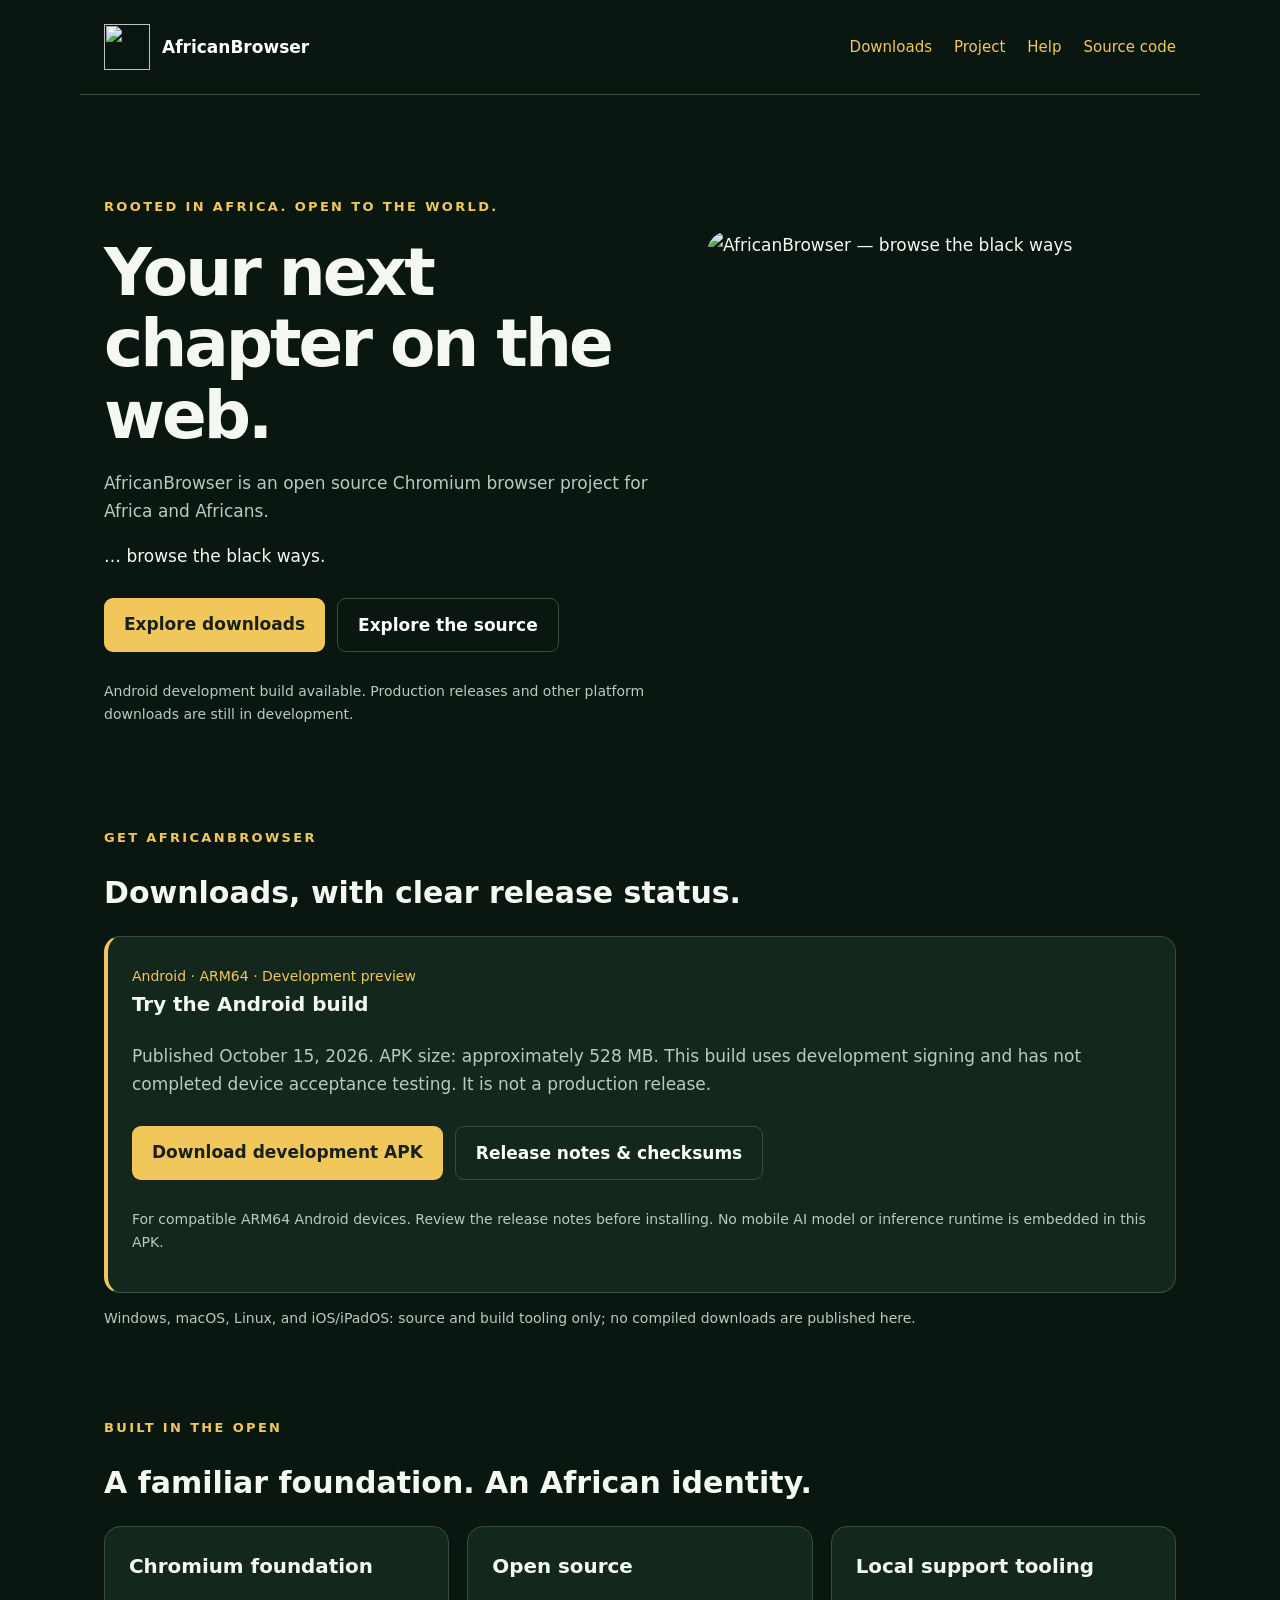
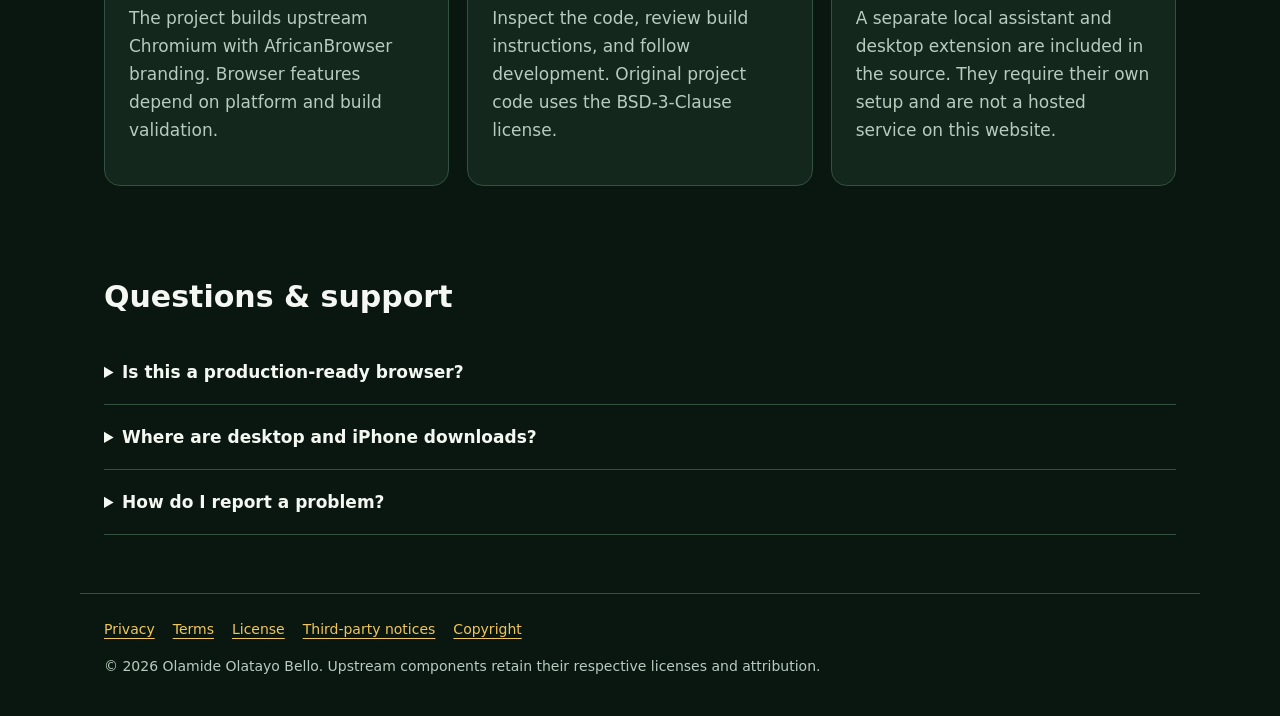
==== website/index.html @ c068e491 "Fix public website downloads, platform status, mobile layout and legal navigation" ====
<!doctype html>
<html lang="en">
<head>
<meta charset="utf-8"><meta name="viewport" content="width=device-width, initial-scale=1">
<title>AfricanBrowser — browse the black ways</title>
<meta name="description" content="Explore AfricanBrowser, an open source Chromium browser project. Download the Android ARM64 development build or explore the source.">
<link rel="icon" href="assets/africanbrowser-icon.png">
<style>
:root{color-scheme:dark;--bg:#0a1711;--card:#13271d;--muted:#b8cbbf;--gold:#f1c75b;--line:#34503e}*{box-sizing:border-box}html{scroll-behavior:smooth}body{margin:0;background:var(--bg);color:#f5f8f2;font:17px/1.65 system-ui,sans-serif}a{color:var(--gold);text-underline-offset:4px}a:focus-visible{outline:3px solid var(--gold);outline-offset:5px}header,main,footer{max-width:1120px;margin:auto;padding:24px}header{display:flex;align-items:center;justify-content:space-between;gap:20px;flex-wrap:wrap;border-bottom:1px solid var(--line)}.brand{display:flex;align-items:center;gap:12px;color:white;text-decoration:none;font-weight:750}.brand img{width:46px;height:46px}nav{display:flex;gap:22px;flex-wrap:wrap}nav a{text-decoration:none;font-size:15px}.hero{padding:72px 0 48px;display:grid;grid-template-columns:1.2fr 1fr;gap:40px;align-items:center}.hero img{width:100%;height:auto;border-radius:22px}.eyebrow{text-transform:uppercase;letter-spacing:.18em;color:var(--gold);font-size:13px;font-weight:700}h1{font-size:clamp(38px,6vw,66px);line-height:1.08;letter-spacing:-.045em;margin:18px 0}h2{font-size:30px;line-height:1.2}h3{margin-top:0}.intro{color:var(--muted);max-width:660px}.actions{display:flex;flex-wrap:wrap;gap:12px;margin:28px 0}.button{display:inline-block;padding:12px 20px;border-radius:9px;background:var(--gold);color:#172117;font-weight:750;text-decoration:none}.secondary{background:transparent;border:1px solid var(--line);color:#fff}.note{font-size:14px;color:var(--muted)}section{padding:34px 0;scroll-margin-top:20px}.grid{display:grid;grid-template-columns:repeat(3,minmax(0,1fr));gap:18px}.card{padding:24px;background:var(--card);border:1px solid var(--line);border-radius:16px}.card p{color:var(--muted)}.status{color:var(--gold);font-size:14px}.release{border-left:4px solid var(--gold)}details{padding:18px 0;border-bottom:1px solid var(--line)}summary{cursor:pointer;font-weight:650}footer{border-top:1px solid var(--line);font-size:14px;color:var(--muted)}.legal{display:flex;gap:18px;flex-wrap:wrap}code{overflow-wrap:anywhere} .skip{position:absolute;left:-9999px}.skip:focus{left:20px;top:10px;background:var(--bg);padding:12px;z-index:2}@media(max-width:720px){.hero{grid-template-columns:1fr;padding-top:36px;gap:20px}.hero img{max-width:430px;margin:auto}.grid{grid-template-columns:1fr}header,main,footer{padding:20px}nav{gap:16px}.button{width:100%;text-align:center}}
</style>
</head>
<body>
<a class="skip" href="#main">Skip to content</a>
<header><a class="brand" href="./"><img src="assets/africanbrowser-icon.png" alt="" width="46" height="46">AfricanBrowser</a><nav aria-label="Main navigation"><a href="#downloads">Downloads</a><a href="#project">Project</a><a href="#help">Help</a><a href="https://github.com/olamidebello/AfricanBrowser">Source code</a></nav></header>
<main id="main">
<div class="hero"><div><span class="eyebrow">Rooted in Africa. Open to the world.</span><h1>Your next chapter on the web.</h1><p class="intro">AfricanBrowser is an open source Chromium browser project for Africa and Africans.</p><p>… browse the black ways.</p><div class="actions"><a class="button" href="#downloads">Explore downloads</a><a class="button secondary" href="https://github.com/olamidebello/AfricanBrowser">Explore the source</a></div><p class="note">Android development build available. Production releases and other platform downloads are still in development.</p></div><img src="assets/africanbrowser-logo.png" alt="AfricanBrowser — browse the black ways" width="1024" height="1024"></div>
<section id="downloads"><span class="eyebrow">Get AfricanBrowser</span><h2>Downloads, with clear release status.</h2><div class="card release"><span class="status">Android · ARM64 · Development preview</span><h3>Try the Android build</h3><p>Published October 15, 2026. APK size: approximately 528 MB. This build uses development signing and has not completed device acceptance testing. It is not a production release.</p><div class="actions"><a class="button" href="https://github.com/olamidebello/AfricanBrowser/releases/download/android-development-38688333478/AfricanBrowser.apk">Download development APK</a><a class="button secondary" href="https://github.com/olamidebello/AfricanBrowser/releases/tag/android-development-38688333478">Release notes &amp; checksums</a></div><p class="note">For compatible ARM64 Android devices. Review the release notes before installing. No mobile AI model or inference runtime is embedded in this APK.</p></div><p class="note">Windows, macOS, Linux, and iOS/iPadOS: source and build tooling only; no compiled downloads are published here.</p></section>
<section id="project"><span class="eyebrow">Built in the open</span><h2>A familiar foundation. An African identity.</h2><div class="grid"><article class="card"><h3>Chromium foundation</h3><p>The project builds upstream Chromium with AfricanBrowser branding. Browser features depend on platform and build validation.</p></article><article class="card"><h3>Open source</h3><p>Inspect the code, review build instructions, and follow development. Original project code uses the BSD-3-Clause license.</p></article><article class="card"><h3>Local support tooling</h3><p>A separate local assistant and desktop extension are included in the source. They require their own setup and are not a hosted service on this website.</p></article></div></section>
<section id="help"><h2>Questions &amp; support</h2><details><summary>Is this a production-ready browser?</summary><p>Not yet. The available Android APK is a development preview. Signing, runtime verification, update infrastructure, and platform release acceptance remain release work.</p></details><details><summary>Where are desktop and iPhone downloads?</summary><p>No compiled desktop or iPhone downloads are published here. Developers can follow the <a href="https://github.com/olamidebello/AfricanBrowser#build">native build instructions</a>. The initial iOS configuration targets the simulator.</p></details><details><summary>How do I report a problem?</summary><p><a href="https://github.com/olamidebello/AfricanBrowser/issues">Open a GitHub issue</a> with your platform, build version, and steps to reproduce. Remove passwords and private information from screenshots and logs.</p></details></section>
</main><footer><div class="legal"><a href="legal/privacy.html">Privacy</a><a href="legal/terms.html">Terms</a><a href="legal/license.html">License</a><a href="legal/notices.html">Third-party notices</a><a href="legal/copyright.html">Copyright</a></div><p>© 2026 Olamide Olatayo Bello. Upstream components retain their respective licenses and attribution.</p></footer>
</body></html>
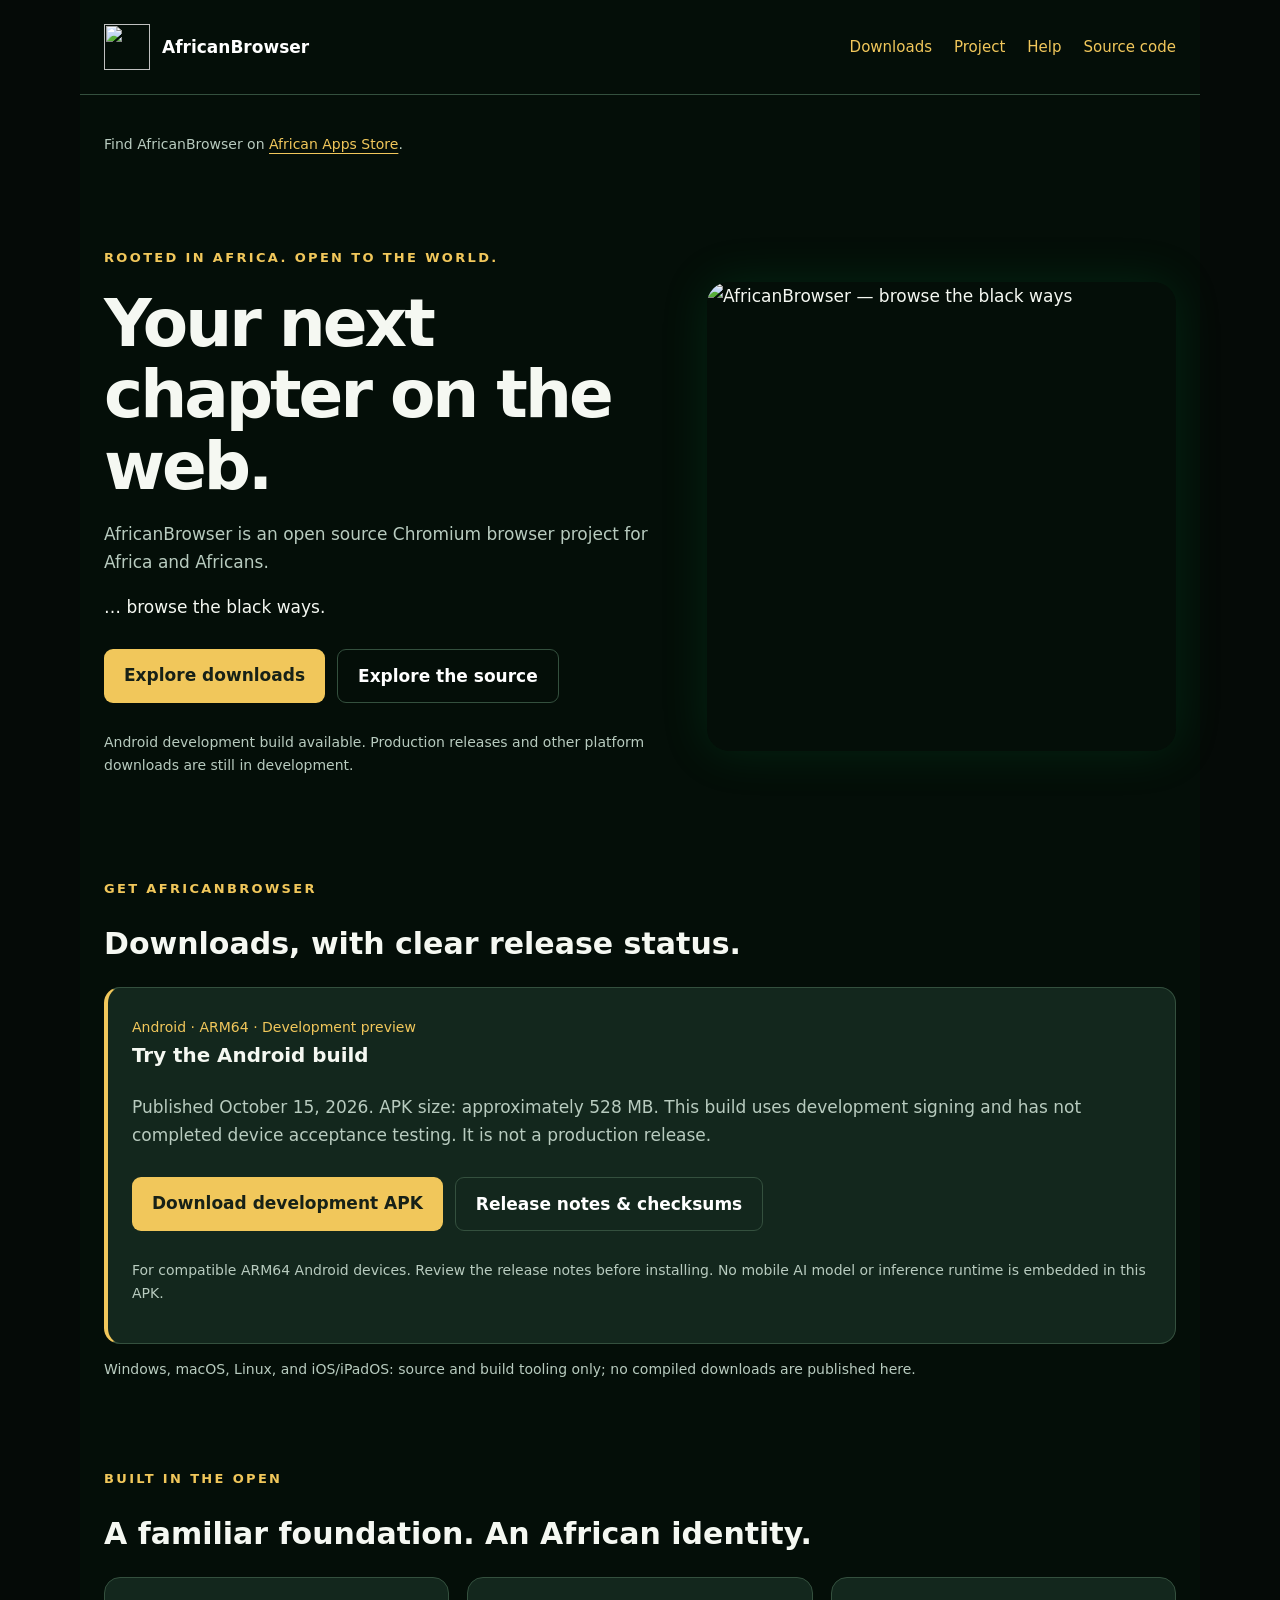
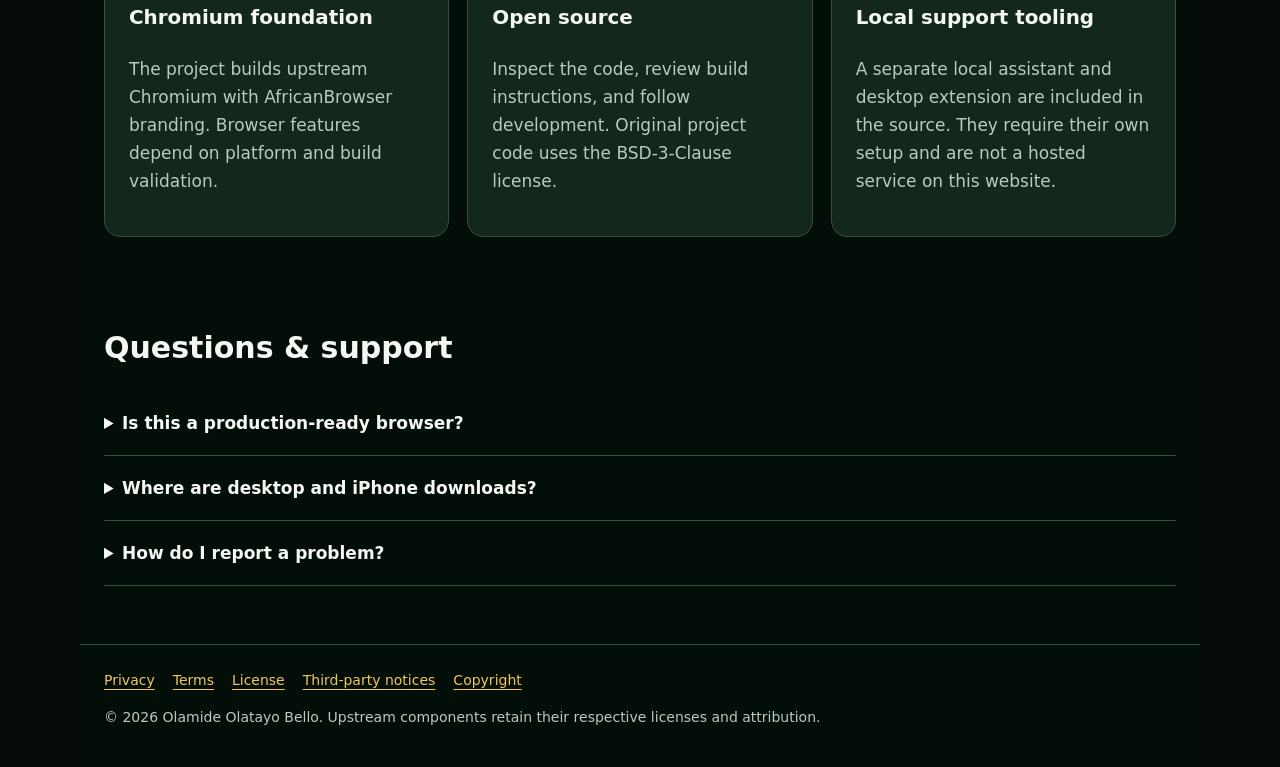
==== commit 3e6a2679: "Add branded background and Olamidepanel browser/store deployment" ====
--- a/website/index.html
+++ b/website/index.html
@@ -4,15 +4,22 @@
 <meta charset="utf-8"><meta name="viewport" content="width=device-width, initial-scale=1">
 <title>AfricanBrowser — browse the black ways</title>
 <meta name="description" content="Explore AfricanBrowser, an open source Chromium browser project. Download the Android ARM64 development build or explore the source.">
-<link rel="icon" href="assets/africanbrowser-icon.png">
+<link rel="icon" type="image/png" href="assets/africanbrowser-icon.png">
+<link rel="apple-touch-icon" href="assets/africanbrowser-icon.png">
 <style>
 :root{color-scheme:dark;--bg:#0a1711;--card:#13271d;--muted:#b8cbbf;--gold:#f1c75b;--line:#34503e}*{box-sizing:border-box}html{scroll-behavior:smooth}body{margin:0;background:var(--bg);color:#f5f8f2;font:17px/1.65 system-ui,sans-serif}a{color:var(--gold);text-underline-offset:4px}a:focus-visible{outline:3px solid var(--gold);outline-offset:5px}header,main,footer{max-width:1120px;margin:auto;padding:24px}header{display:flex;align-items:center;justify-content:space-between;gap:20px;flex-wrap:wrap;border-bottom:1px solid var(--line)}.brand{display:flex;align-items:center;gap:12px;color:white;text-decoration:none;font-weight:750}.brand img{width:46px;height:46px}nav{display:flex;gap:22px;flex-wrap:wrap}nav a{text-decoration:none;font-size:15px}.hero{padding:72px 0 48px;display:grid;grid-template-columns:1.2fr 1fr;gap:40px;align-items:center}.hero img{width:100%;height:auto;border-radius:22px}.eyebrow{text-transform:uppercase;letter-spacing:.18em;color:var(--gold);font-size:13px;font-weight:700}h1{font-size:clamp(38px,6vw,66px);line-height:1.08;letter-spacing:-.045em;margin:18px 0}h2{font-size:30px;line-height:1.2}h3{margin-top:0}.intro{color:var(--muted);max-width:660px}.actions{display:flex;flex-wrap:wrap;gap:12px;margin:28px 0}.button{display:inline-block;padding:12px 20px;border-radius:9px;background:var(--gold);color:#172117;font-weight:750;text-decoration:none}.secondary{background:transparent;border:1px solid var(--line);color:#fff}.note{font-size:14px;color:var(--muted)}section{padding:34px 0;scroll-margin-top:20px}.grid{display:grid;grid-template-columns:repeat(3,minmax(0,1fr));gap:18px}.card{padding:24px;background:var(--card);border:1px solid var(--line);border-radius:16px}.card p{color:var(--muted)}.status{color:var(--gold);font-size:14px}.release{border-left:4px solid var(--gold)}details{padding:18px 0;border-bottom:1px solid var(--line)}summary{cursor:pointer;font-weight:650}footer{border-top:1px solid var(--line);font-size:14px;color:var(--muted)}.legal{display:flex;gap:18px;flex-wrap:wrap}code{overflow-wrap:anywhere} .skip{position:absolute;left:-9999px}.skip:focus{left:20px;top:10px;background:var(--bg);padding:12px;z-index:2}@media(max-width:720px){.hero{grid-template-columns:1fr;padding-top:36px;gap:20px}.hero img{max-width:430px;margin:auto}.grid{grid-template-columns:1fr}header,main,footer{padding:20px}nav{gap:16px}.button{width:100%;text-align:center}}
+</style>
+<style>
+body{background:#050a07 url('assets/africanbrowser-logo.png') center 100px/ min(95vw,950px) auto no-repeat fixed}
+header,main,footer{background:rgba(5,14,9,.94)}
+.hero img{box-shadow:0 0 48px rgba(0,155,75,.16)}
 </style>
 </head>
 <body>
 <a class="skip" href="#main">Skip to content</a>
 <header><a class="brand" href="./"><img src="assets/africanbrowser-icon.png" alt="" width="46" height="46">AfricanBrowser</a><nav aria-label="Main navigation"><a href="#downloads">Downloads</a><a href="#project">Project</a><a href="#help">Help</a><a href="https://github.com/olamidebello/AfricanBrowser">Source code</a></nav></header>
 <main id="main">
+<p class="note">Find AfricanBrowser on <a href="https://africanappsstore.space/#Hosted%20apps">African Apps Store</a>.</p>
 <div class="hero"><div><span class="eyebrow">Rooted in Africa. Open to the world.</span><h1>Your next chapter on the web.</h1><p class="intro">AfricanBrowser is an open source Chromium browser project for Africa and Africans.</p><p>… browse the black ways.</p><div class="actions"><a class="button" href="#downloads">Explore downloads</a><a class="button secondary" href="https://github.com/olamidebello/AfricanBrowser">Explore the source</a></div><p class="note">Android development build available. Production releases and other platform downloads are still in development.</p></div><img src="assets/africanbrowser-logo.png" alt="AfricanBrowser — browse the black ways" width="1024" height="1024"></div>
 <section id="downloads"><span class="eyebrow">Get AfricanBrowser</span><h2>Downloads, with clear release status.</h2><div class="card release"><span class="status">Android · ARM64 · Development preview</span><h3>Try the Android build</h3><p>Published October 15, 2026. APK size: approximately 528 MB. This build uses development signing and has not completed device acceptance testing. It is not a production release.</p><div class="actions"><a class="button" href="https://github.com/olamidebello/AfricanBrowser/releases/download/android-development-38688333478/AfricanBrowser.apk">Download development APK</a><a class="button secondary" href="https://github.com/olamidebello/AfricanBrowser/releases/tag/android-development-38688333478">Release notes &amp; checksums</a></div><p class="note">For compatible ARM64 Android devices. Review the release notes before installing. No mobile AI model or inference runtime is embedded in this APK.</p></div><p class="note">Windows, macOS, Linux, and iOS/iPadOS: source and build tooling only; no compiled downloads are published here.</p></section>
 <section id="project"><span class="eyebrow">Built in the open</span><h2>A familiar foundation. An African identity.</h2><div class="grid"><article class="card"><h3>Chromium foundation</h3><p>The project builds upstream Chromium with AfricanBrowser branding. Browser features depend on platform and build validation.</p></article><article class="card"><h3>Open source</h3><p>Inspect the code, review build instructions, and follow development. Original project code uses the BSD-3-Clause license.</p></article><article class="card"><h3>Local support tooling</h3><p>A separate local assistant and desktop extension are included in the source. They require their own setup and are not a hosted service on this website.</p></article></div></section>
